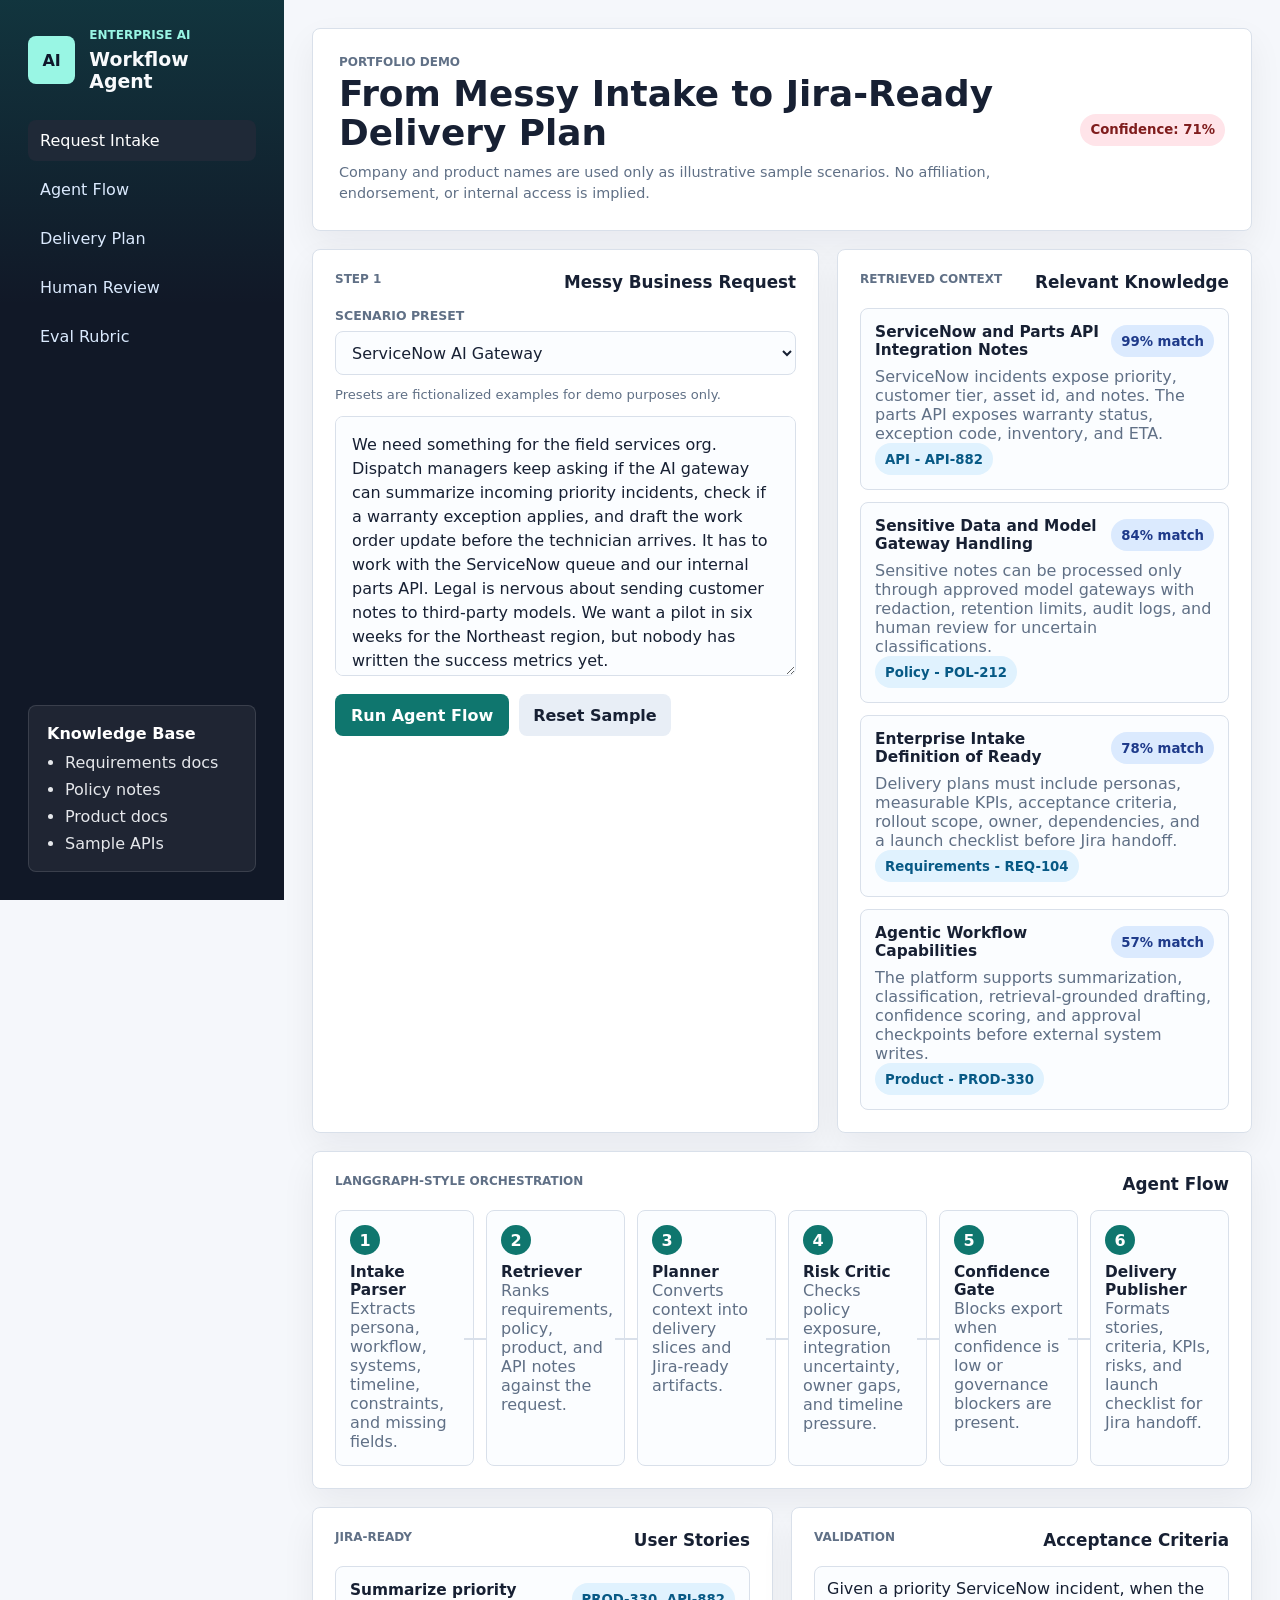
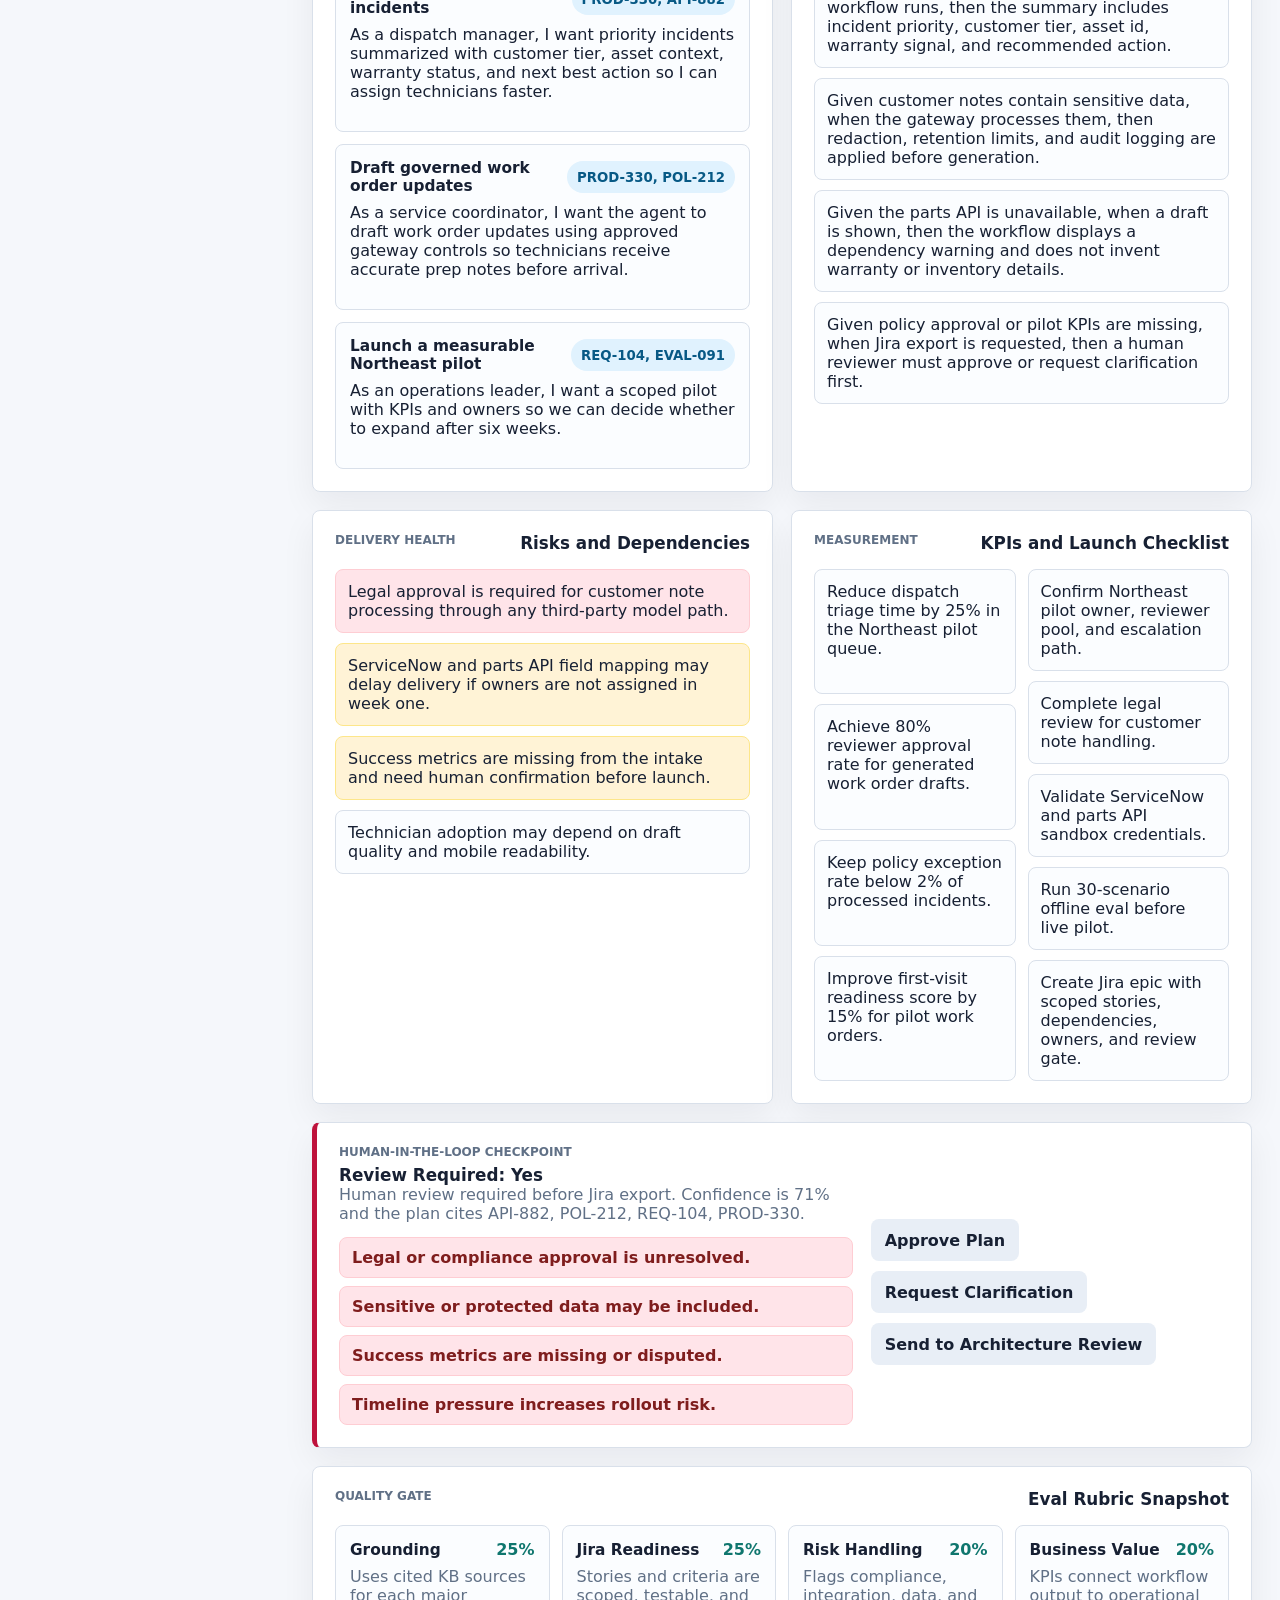
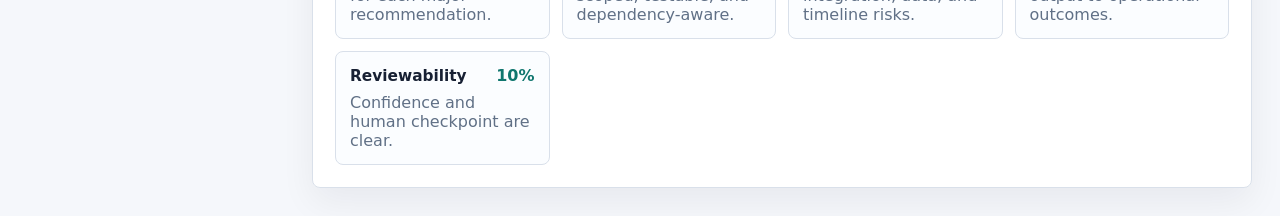
==== 01_enterprise_ai_workflow_agent/index.html @ 655888a3 "Add runnable enterprise workflow app" ====
<!doctype html>
<html lang="en">
  <head>
    <meta charset="utf-8" />
    <meta name="viewport" content="width=device-width, initial-scale=1" />
    <title>Enterprise AI Workflow Agent</title>
    <link rel="stylesheet" href="styles.css" />
  </head>
  <body>
    <div class="app-shell">
      <aside class="sidebar" aria-label="Workspace navigation">
        <div class="brand">
          <div class="brand-mark" aria-hidden="true">AI</div>
          <div>
            <p class="eyebrow">Enterprise AI</p>
            <h1>Workflow Agent</h1>
          </div>
        </div>

        <nav class="nav-list" aria-label="Demo sections">
          <a href="#intake" class="nav-link active">Request Intake</a>
          <a href="#flow" class="nav-link">Agent Flow</a>
          <a href="#delivery" class="nav-link">Delivery Plan</a>
          <a href="#review" class="nav-link">Human Review</a>
          <a href="#eval" class="nav-link">Eval Rubric</a>
        </nav>

        <div class="sidebar-panel">
          <p class="panel-label">Knowledge Base</p>
          <ul>
            <li>Requirements docs</li>
            <li>Policy notes</li>
            <li>Product docs</li>
            <li>Sample APIs</li>
          </ul>
        </div>
      </aside>

      <main class="workspace">
        <section class="topbar" aria-label="Demo status">
          <div>
            <p class="eyebrow">Portfolio demo</p>
            <h2>From Messy Intake to Jira-Ready Delivery Plan</h2>
            <p class="demo-note">
              Company and product names are used only as illustrative sample scenarios. No affiliation, endorsement, or internal access is implied.
            </p>
          </div>
          <div class="confidence-chip" id="confidence-chip">Confidence: 82%</div>
        </section>

        <section id="intake" class="section-grid intake-grid">
          <article class="work-panel input-panel">
            <div class="section-heading">
              <p class="eyebrow">Step 1</p>
              <h3>Messy Business Request</h3>
            </div>
            <label class="field-label" for="scenario-select">Scenario preset</label>
            <select id="scenario-select" aria-label="Scenario preset">
              <option value="field">ServiceNow AI Gateway</option>
              <option value="disney">Disney AI Assistant</option>
              <option value="databricks">Databricks Agentic AI</option>
              <option value="openai">OpenAI AI Success</option>
              <option value="amazon">Amazon AI Studios</option>
            </select>
            <p class="demo-note compact">
              Presets are fictionalized examples for demo purposes only.
            </p>
            <textarea id="request-input" aria-label="Business request"></textarea>
            <div class="button-row">
              <button id="run-agent" class="primary-button">Run Agent Flow</button>
              <button id="load-sample" class="secondary-button">Reset Sample</button>
            </div>
          </article>

          <article class="work-panel">
            <div class="section-heading">
              <p class="eyebrow">Retrieved context</p>
              <h3>Relevant Knowledge</h3>
            </div>
            <div id="retrieval-results" class="retrieval-list"></div>
          </article>
        </section>

        <section id="flow" class="work-panel">
          <div class="section-heading">
            <p class="eyebrow">LangGraph-style orchestration</p>
            <h3>Agent Flow</h3>
          </div>
          <div id="flow-steps" class="flow-steps"></div>
        </section>

        <section id="delivery" class="section-grid delivery-grid">
          <article class="work-panel output-panel">
            <div class="section-heading">
              <p class="eyebrow">Jira-ready</p>
              <h3>User Stories</h3>
            </div>
            <div id="stories" class="story-list"></div>
          </article>

          <article class="work-panel output-panel">
            <div class="section-heading">
              <p class="eyebrow">Validation</p>
              <h3>Acceptance Criteria</h3>
            </div>
            <ul id="criteria" class="check-list"></ul>
          </article>

          <article class="work-panel output-panel">
            <div class="section-heading">
              <p class="eyebrow">Delivery health</p>
              <h3>Risks and Dependencies</h3>
            </div>
            <ul id="risks" class="risk-list"></ul>
          </article>

          <article class="work-panel output-panel">
            <div class="section-heading">
              <p class="eyebrow">Measurement</p>
              <h3>KPIs and Launch Checklist</h3>
            </div>
            <div class="split-list">
              <ul id="kpis" class="metric-list"></ul>
              <ul id="launch" class="check-list"></ul>
            </div>
          </article>
        </section>

        <section id="review" class="work-panel review-panel">
          <div>
            <p class="eyebrow">Human-in-the-loop checkpoint</p>
            <h3 id="review-title">Review Required: No</h3>
            <p id="review-summary" class="muted"></p>
            <ul id="review-reasons" class="review-reasons"></ul>
          </div>
          <div class="review-actions" aria-label="Reviewer actions">
            <button class="secondary-button">Approve Plan</button>
            <button class="secondary-button">Request Clarification</button>
            <button class="secondary-button">Send to Architecture Review</button>
          </div>
        </section>

        <section id="eval" class="work-panel">
          <div class="section-heading">
            <p class="eyebrow">Quality gate</p>
            <h3>Eval Rubric Snapshot</h3>
          </div>
          <div id="rubric" class="rubric-grid"></div>
        </section>
      </main>
    </div>
    <script src="app.js"></script>
  </body>
</html>
---- 01_enterprise_ai_workflow_agent/styles.css ----
:root {
  color-scheme: light;
  --ink: #172033;
  --muted: #607086;
  --line: #d9e0ea;
  --panel: #ffffff;
  --surface: #f5f7fb;
  --sidebar: #111827;
  --sidebar-soft: #1f2937;
  --accent: #0f766e;
  --accent-strong: #0b5e59;
  --amber: #b45309;
  --rose: #be123c;
  --blue: #2563eb;
  --green-soft: #def7ec;
  --amber-soft: #fff3d6;
  --rose-soft: #ffe4e9;
  font-family:
    Inter, ui-sans-serif, system-ui, -apple-system, BlinkMacSystemFont, "Segoe UI",
    sans-serif;
}

* {
  box-sizing: border-box;
}

html {
  scroll-behavior: smooth;
}

body {
  margin: 0;
  min-height: 100vh;
  color: var(--ink);
  background: var(--surface);
}

button,
textarea,
select {
  font: inherit;
}

button {
  min-height: 42px;
  border: 0;
  border-radius: 8px;
  cursor: pointer;
  font-weight: 750;
}

.app-shell {
  display: grid;
  grid-template-columns: 284px minmax(0, 1fr);
  min-height: 100vh;
}

.sidebar {
  position: sticky;
  top: 0;
  height: 100vh;
  display: flex;
  flex-direction: column;
  gap: 28px;
  padding: 28px;
  color: #f8fafc;
  background:
    linear-gradient(180deg, rgba(20, 184, 166, 0.18), rgba(20, 184, 166, 0) 34%),
    var(--sidebar);
}

.brand {
  display: flex;
  gap: 14px;
  align-items: center;
}

.brand-mark {
  display: grid;
  width: 48px;
  height: 48px;
  place-items: center;
  border-radius: 8px;
  color: #0f172a;
  background: #99f6e4;
  font-weight: 900;
}

.eyebrow {
  margin: 0 0 6px;
  color: var(--muted);
  font-size: 0.75rem;
  font-weight: 850;
  letter-spacing: 0;
  text-transform: uppercase;
}

.sidebar .eyebrow {
  color: #99f6e4;
}

h1,
h2,
h3,
p {
  margin-top: 0;
}

h1 {
  margin-bottom: 0;
  font-size: 1.18rem;
}

h2 {
  margin-bottom: 0;
  font-size: clamp(1.55rem, 2.8vw, 2.6rem);
  line-height: 1.08;
}

h3 {
  margin-bottom: 0;
  font-size: 1.05rem;
}

.nav-list {
  display: grid;
  gap: 8px;
}

.nav-link {
  display: block;
  padding: 11px 12px;
  border-radius: 8px;
  color: #dbeafe;
  text-decoration: none;
}

.nav-link.active,
.nav-link:hover {
  color: #ffffff;
  background: var(--sidebar-soft);
}

.sidebar-panel {
  margin-top: auto;
  padding: 18px;
  border: 1px solid rgba(255, 255, 255, 0.12);
  border-radius: 8px;
  background: rgba(255, 255, 255, 0.06);
}

.sidebar-panel ul {
  display: grid;
  gap: 8px;
  margin: 0;
  padding-left: 18px;
  color: #e5e7eb;
}

.panel-label {
  margin-bottom: 10px;
  color: #ffffff;
  font-weight: 850;
}

.workspace {
  display: grid;
  gap: 18px;
  width: min(1320px, 100%);
  margin: 0 auto;
  padding: 28px;
}

.topbar,
.work-panel {
  border: 1px solid var(--line);
  border-radius: 8px;
  background: var(--panel);
  box-shadow: 0 14px 35px rgba(15, 23, 42, 0.06);
}

.topbar {
  display: flex;
  align-items: center;
  justify-content: space-between;
  gap: 18px;
  padding: 26px;
}

.confidence-chip,
.tag,
.score-pill {
  display: inline-flex;
  align-items: center;
  min-height: 32px;
  padding: 6px 10px;
  border-radius: 999px;
  font-size: 0.83rem;
  font-weight: 800;
  white-space: nowrap;
}

.confidence-chip {
  color: #064e3b;
  background: var(--green-soft);
}

.confidence-chip.low {
  color: #7f1d1d;
  background: var(--rose-soft);
}

.section-grid {
  display: grid;
  gap: 18px;
}

.intake-grid {
  grid-template-columns: minmax(0, 1.1fr) minmax(320px, 0.9fr);
}

.delivery-grid {
  grid-template-columns: repeat(2, minmax(0, 1fr));
}

.work-panel {
  padding: 22px;
}

.section-heading {
  display: flex;
  justify-content: space-between;
  gap: 16px;
  margin-bottom: 16px;
}

textarea {
  width: 100%;
  min-height: 260px;
  resize: vertical;
  padding: 16px;
  border: 1px solid var(--line);
  border-radius: 8px;
  color: var(--ink);
  background: #fbfdff;
  line-height: 1.5;
}

.field-label {
  display: block;
  margin-bottom: 8px;
  color: var(--muted);
  font-size: 0.78rem;
  font-weight: 850;
  text-transform: uppercase;
}

select {
  width: 100%;
  min-height: 44px;
  margin-bottom: 12px;
  padding: 0 12px;
  border: 1px solid var(--line);
  border-radius: 8px;
  color: var(--ink);
  background: #fbfdff;
}

.button-row,
.review-actions {
  display: flex;
  flex-wrap: wrap;
  gap: 10px;
  margin-top: 14px;
}

.primary-button {
  padding: 0 16px;
  color: #ffffff;
  background: var(--accent);
}

.primary-button:hover {
  background: var(--accent-strong);
}

.secondary-button {
  padding: 0 14px;
  color: var(--ink);
  background: #e8eef6;
}

.retrieval-list,
.story-list,
.flow-steps,
.rubric-grid {
  display: grid;
  gap: 12px;
}

.source-card,
.story-card,
.flow-card,
.rubric-card {
  border: 1px solid var(--line);
  border-radius: 8px;
  padding: 14px;
  background: #fbfdff;
}

.source-card header,
.story-card header,
.flow-card header,
.rubric-card header {
  display: flex;
  align-items: center;
  justify-content: space-between;
  gap: 12px;
  margin-bottom: 8px;
}

.source-card h4,
.story-card h4,
.flow-card h4,
.rubric-card h4 {
  margin: 0;
  font-size: 0.96rem;
}

.tag {
  color: #075985;
  background: #e0f2fe;
}

.score-pill {
  color: #1e3a8a;
  background: #dbeafe;
}

.check-list,
.risk-list,
.metric-list {
  display: grid;
  gap: 10px;
  margin: 0;
  padding: 0;
  list-style: none;
}

.check-list li,
.risk-list li,
.metric-list li {
  padding: 12px;
  border: 1px solid var(--line);
  border-radius: 8px;
  background: #fbfdff;
}

.risk-list li.high {
  border-color: #fecdd3;
  background: var(--rose-soft);
}

.risk-list li.medium {
  border-color: #fde68a;
  background: var(--amber-soft);
}

.split-list {
  display: grid;
  grid-template-columns: repeat(2, minmax(0, 1fr));
  gap: 12px;
}

.flow-steps {
  grid-template-columns: repeat(6, minmax(132px, 1fr));
}

.flow-card {
  position: relative;
  min-height: 138px;
}

.flow-card::after {
  content: "";
  position: absolute;
  top: 50%;
  right: -15px;
  width: 24px;
  height: 2px;
  background: var(--line);
}

.flow-card:last-child::after {
  display: none;
}

.flow-index {
  display: grid;
  width: 30px;
  height: 30px;
  place-items: center;
  border-radius: 50%;
  color: #ffffff;
  background: var(--accent);
  font-weight: 900;
}

.review-panel {
  display: flex;
  align-items: center;
  justify-content: space-between;
  gap: 18px;
  border-left: 5px solid var(--accent);
}

.review-panel.flagged {
  border-left-color: var(--rose);
}

.muted {
  margin-bottom: 0;
  color: var(--muted);
}

.demo-note {
  max-width: 780px;
  margin: 10px 0 0;
  color: var(--muted);
  font-size: 0.9rem;
  line-height: 1.45;
}

.demo-note.compact {
  margin: -2px 0 12px;
  font-size: 0.82rem;
}

.review-reasons {
  display: grid;
  gap: 8px;
  margin: 14px 0 0;
  padding: 0;
  list-style: none;
}

.review-reasons li {
  padding: 10px 12px;
  border: 1px solid #fecdd3;
  border-radius: 8px;
  color: #7f1d1d;
  background: var(--rose-soft);
  font-weight: 750;
}

.rubric-grid {
  grid-template-columns: repeat(4, minmax(0, 1fr));
}

.rubric-card strong {
  color: var(--accent);
}

@media (max-width: 1080px) {
  .app-shell {
    grid-template-columns: 1fr;
  }

  .sidebar {
    position: relative;
    height: auto;
  }

  .flow-steps,
  .rubric-grid,
  .delivery-grid,
  .intake-grid {
    grid-template-columns: 1fr;
  }

  .flow-card::after {
    display: none;
  }
}

@media (max-width: 680px) {
  .workspace,
  .sidebar {
    padding: 18px;
  }

  .topbar,
  .review-panel,
  .section-heading {
    align-items: flex-start;
    flex-direction: column;
  }

  .split-list {
    grid-template-columns: 1fr;
  }

  .confidence-chip {
    white-space: normal;
  }
}
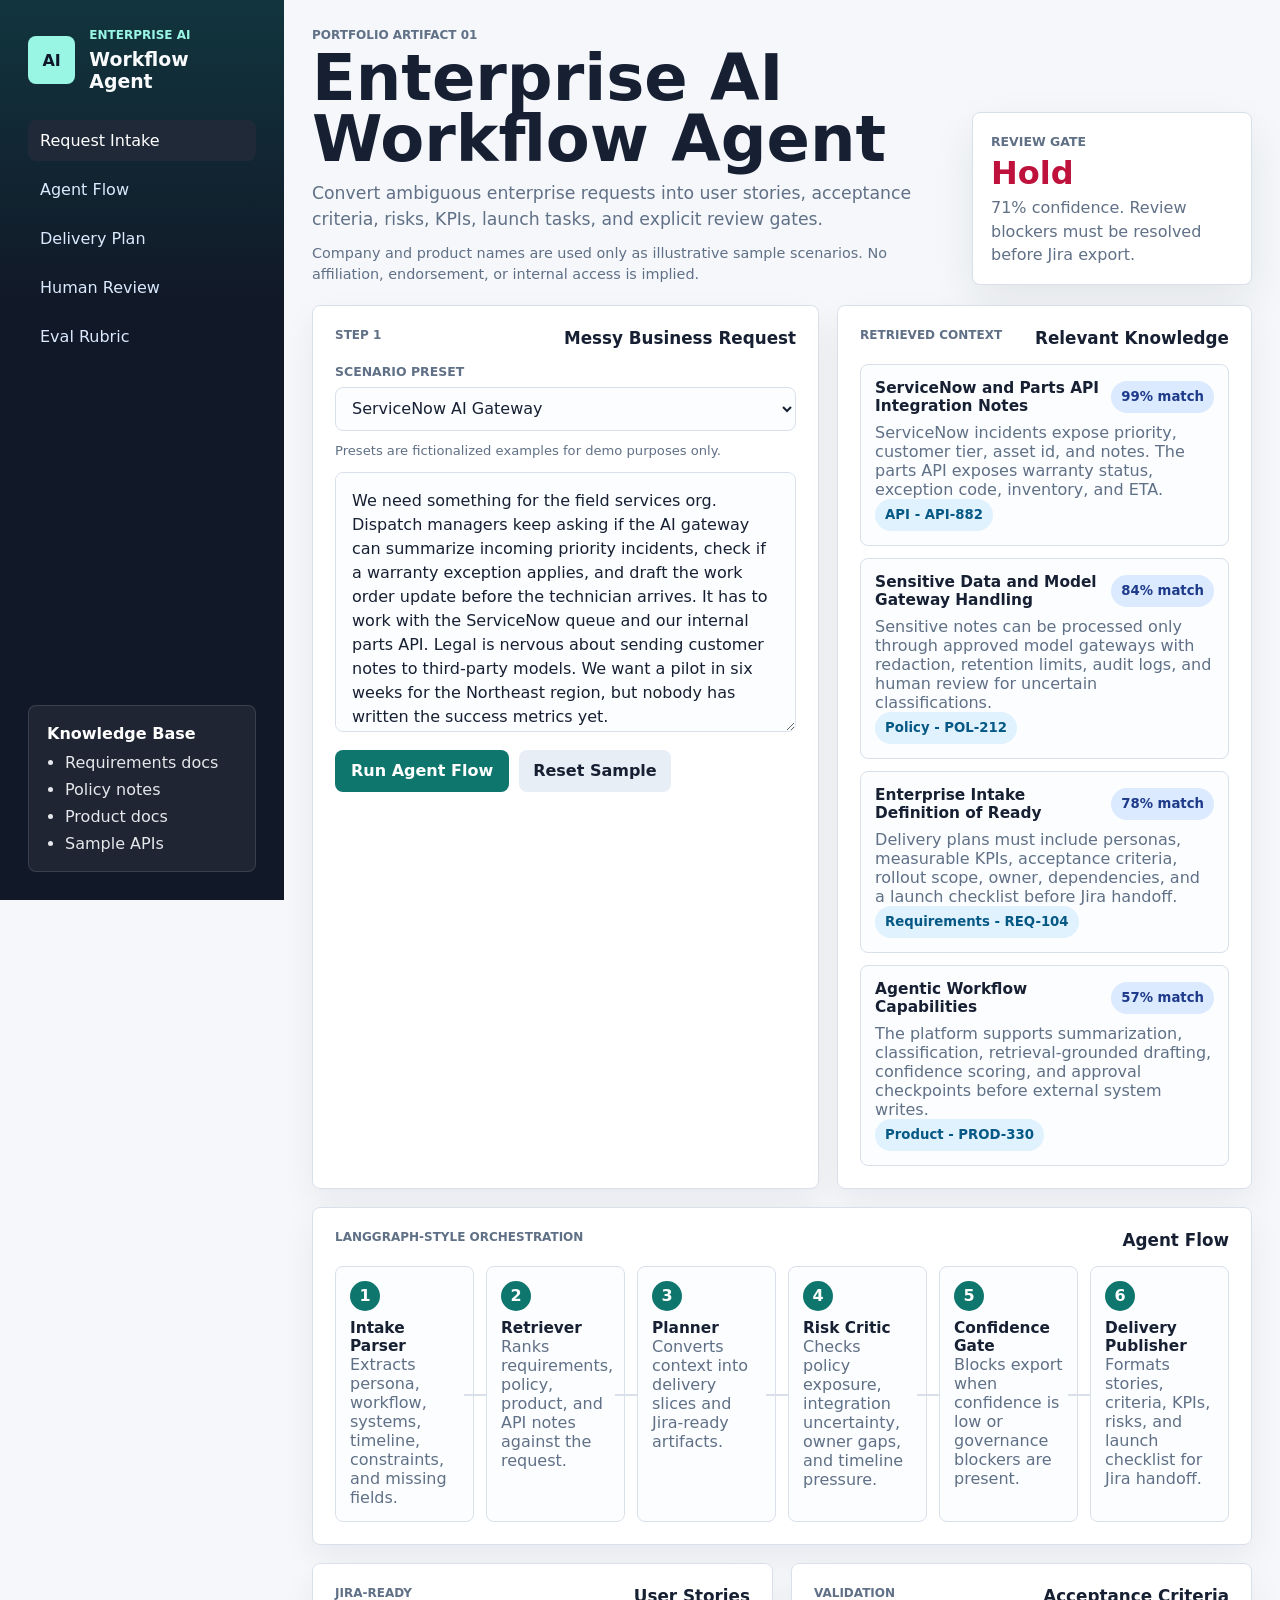
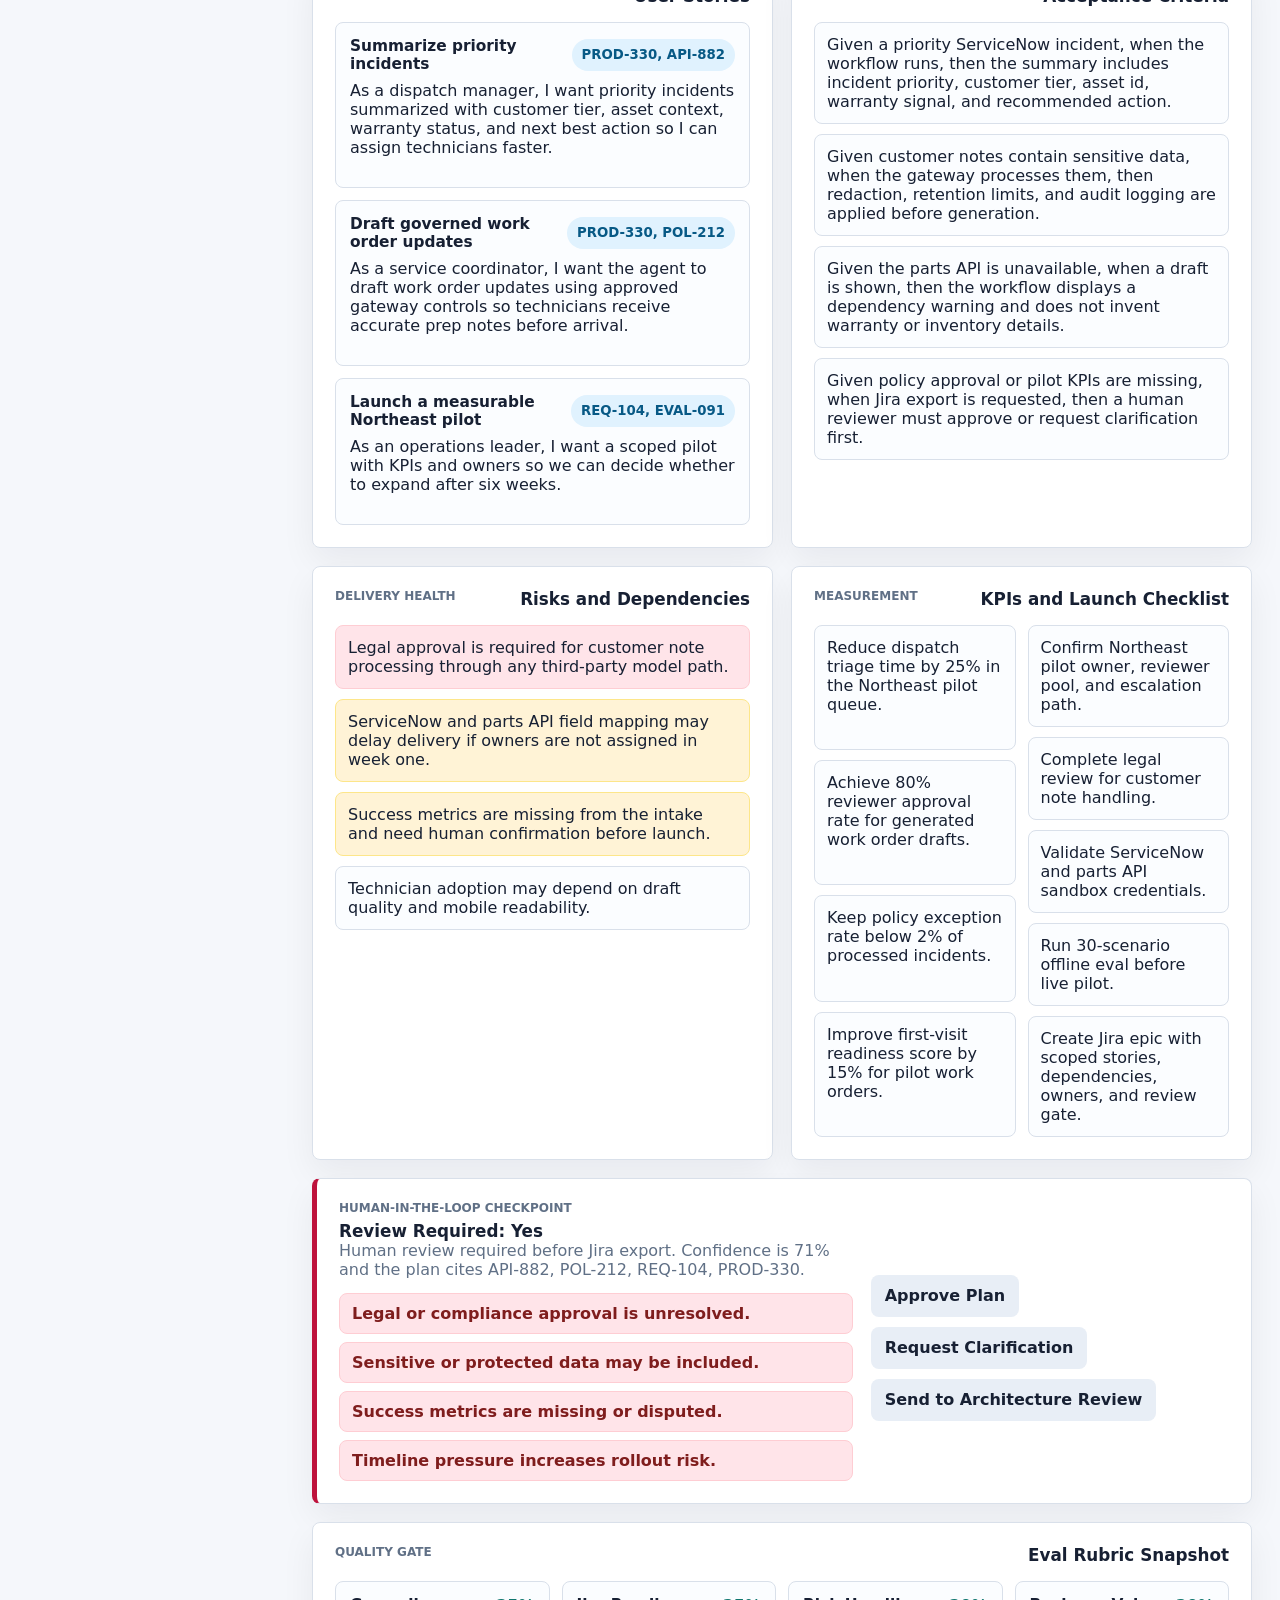
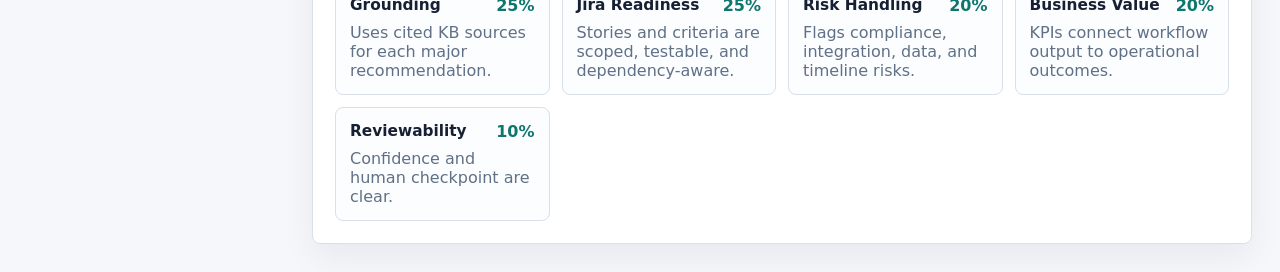
==== commit 6b088ffc: "Align workflow app hero with portfolio style" ====
--- a/01_enterprise_ai_workflow_agent/index.html
+++ b/01_enterprise_ai_workflow_agent/index.html
@@ -37,15 +37,22 @@
       </aside>
 
       <main class="workspace">
-        <section class="topbar" aria-label="Demo status">
+        <section class="topbar hero" aria-label="Demo status">
           <div>
-            <p class="eyebrow">Portfolio demo</p>
-            <h2>From Messy Intake to Jira-Ready Delivery Plan</h2>
+            <p class="eyebrow">Portfolio Artifact 01</p>
+            <h2 class="hero-title">Enterprise AI Workflow Agent</h2>
+            <p class="hero-copy">
+              Convert ambiguous enterprise requests into user stories, acceptance criteria, risks, KPIs, launch tasks, and explicit review gates.
+            </p>
             <p class="demo-note">
               Company and product names are used only as illustrative sample scenarios. No affiliation, endorsement, or internal access is implied.
             </p>
           </div>
-          <div class="confidence-chip" id="confidence-chip">Confidence: 82%</div>
+          <div class="status-card" id="reviewGateCard">
+            <span>Review gate</span>
+            <strong id="reviewGateStatus">Review</strong>
+            <p id="reviewGateReason">Run a scenario to evaluate Jira export readiness.</p>
+          </div>
         </section>
 
         <section id="intake" class="section-grid intake-grid">
--- a/01_enterprise_ai_workflow_agent/styles.css
+++ b/01_enterprise_ai_workflow_agent/styles.css
@@ -5,6 +5,7 @@
   --line: #d9e0ea;
   --panel: #ffffff;
   --surface: #f5f7fb;
+  --soft: #eef3ee;
   --sidebar: #111827;
   --sidebar-soft: #1f2937;
   --accent: #0f766e;
@@ -171,7 +172,6 @@
   padding: 28px;
 }
 
-.topbar,
 .work-panel {
   border: 1px solid var(--line);
   border-radius: 8px;
@@ -180,11 +180,59 @@
 }
 
 .topbar {
-  display: flex;
-  align-items: center;
-  justify-content: space-between;
+  display: grid;
+  grid-template-columns: minmax(0, 1fr) 280px;
+  align-items: end;
   gap: 18px;
-  padding: 26px;
+  margin-bottom: 2px;
+}
+
+.hero-title {
+  margin-bottom: 10px;
+  font-size: clamp(2rem, 5vw, 4.25rem);
+  line-height: 0.95;
+}
+
+.hero-copy {
+  max-width: 780px;
+  margin-bottom: 0;
+  color: var(--muted);
+  font-size: 1.08rem;
+  line-height: 1.55;
+}
+
+.status-card {
+  min-height: 154px;
+  padding: 18px;
+  border: 1px solid var(--line);
+  border-radius: 8px;
+  background: var(--panel);
+  box-shadow: 0 18px 45px rgba(25, 38, 31, 0.08);
+}
+
+.status-card span {
+  color: var(--muted);
+  font-size: 0.78rem;
+  font-weight: 800;
+  text-transform: uppercase;
+}
+
+.status-card strong {
+  display: block;
+  margin: 7px 0;
+  color: var(--rose);
+  font-size: 2rem;
+  line-height: 1;
+}
+
+.status-card.ready strong {
+  color: var(--accent);
+}
+
+.status-card p {
+  margin-bottom: 0;
+  color: var(--muted);
+  line-height: 1.45;
 }
 
 .confidence-chip,
@@ -474,7 +522,8 @@
   .flow-steps,
   .rubric-grid,
   .delivery-grid,
-  .intake-grid {
+  .intake-grid,
+  .topbar {
     grid-template-columns: 1fr;
   }
 
@@ -489,7 +538,6 @@
     padding: 18px;
   }
 
-  .topbar,
   .review-panel,
   .section-heading {
     align-items: flex-start;
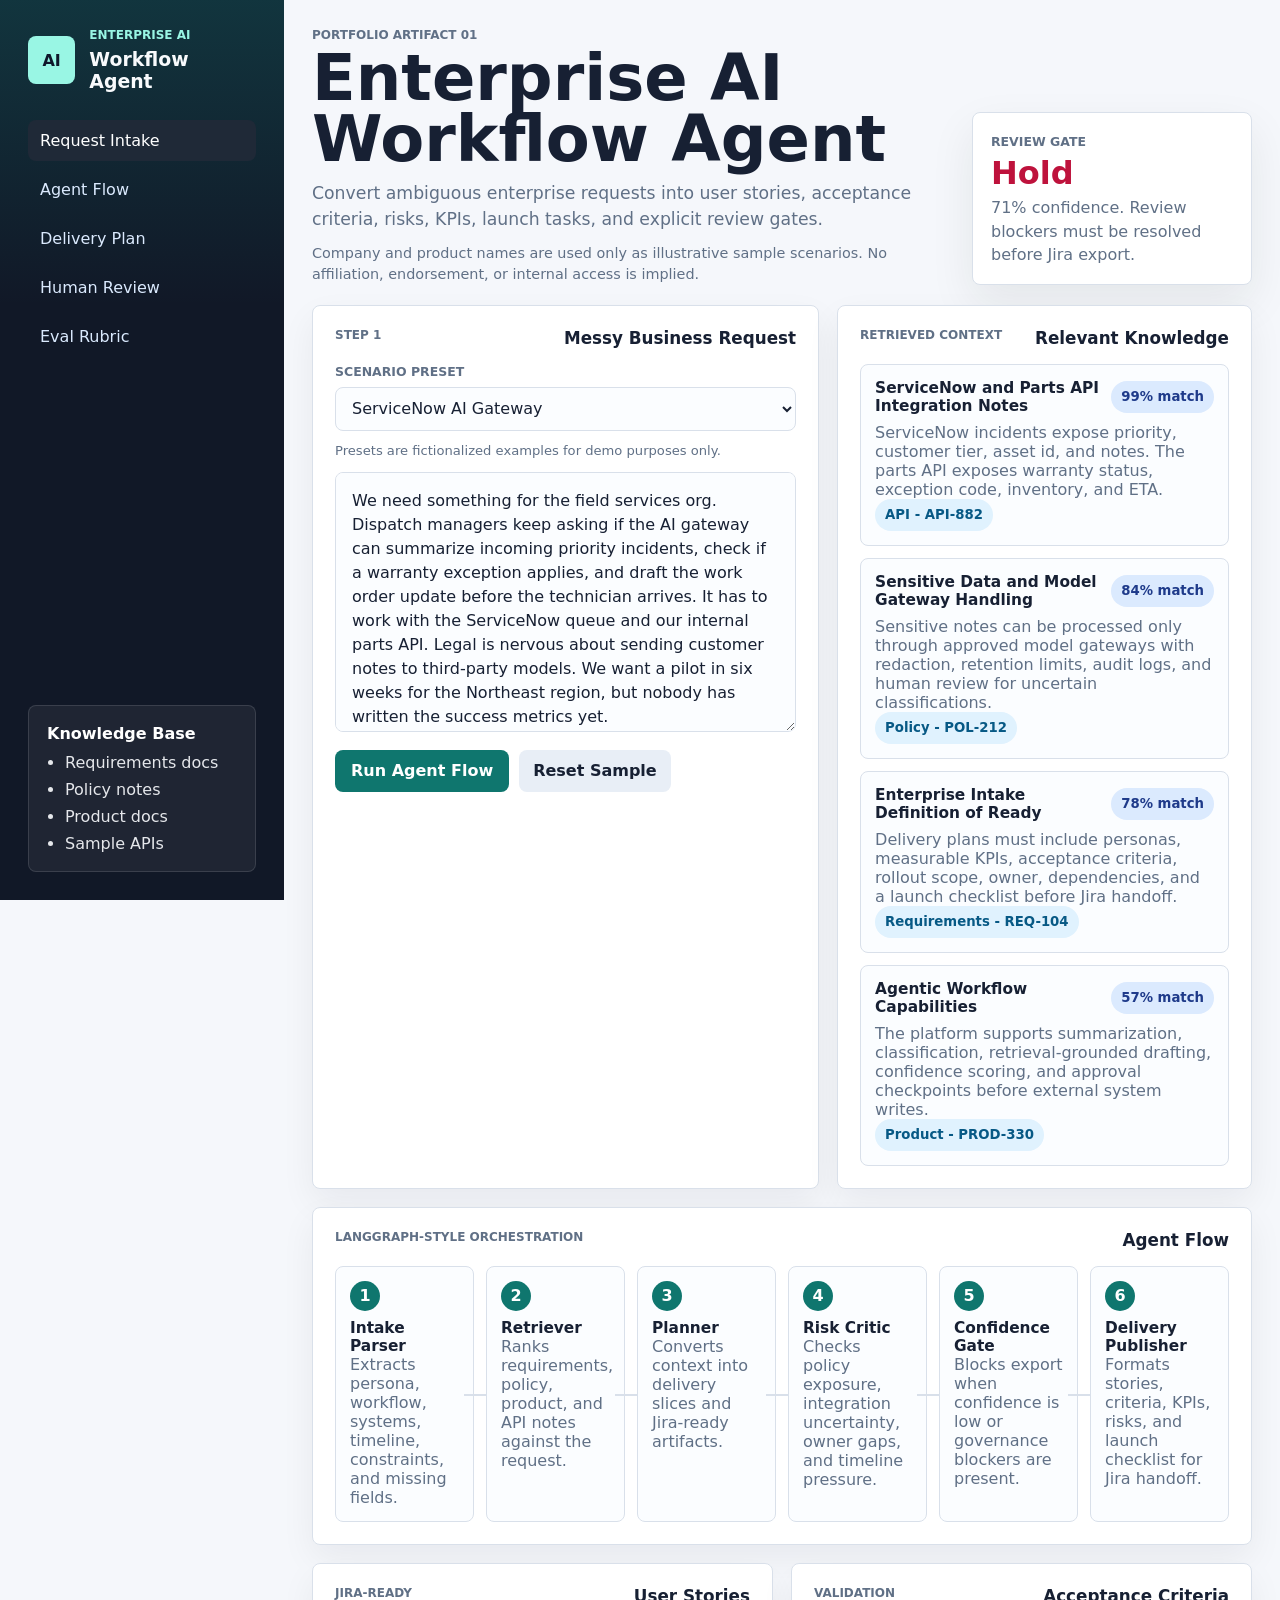
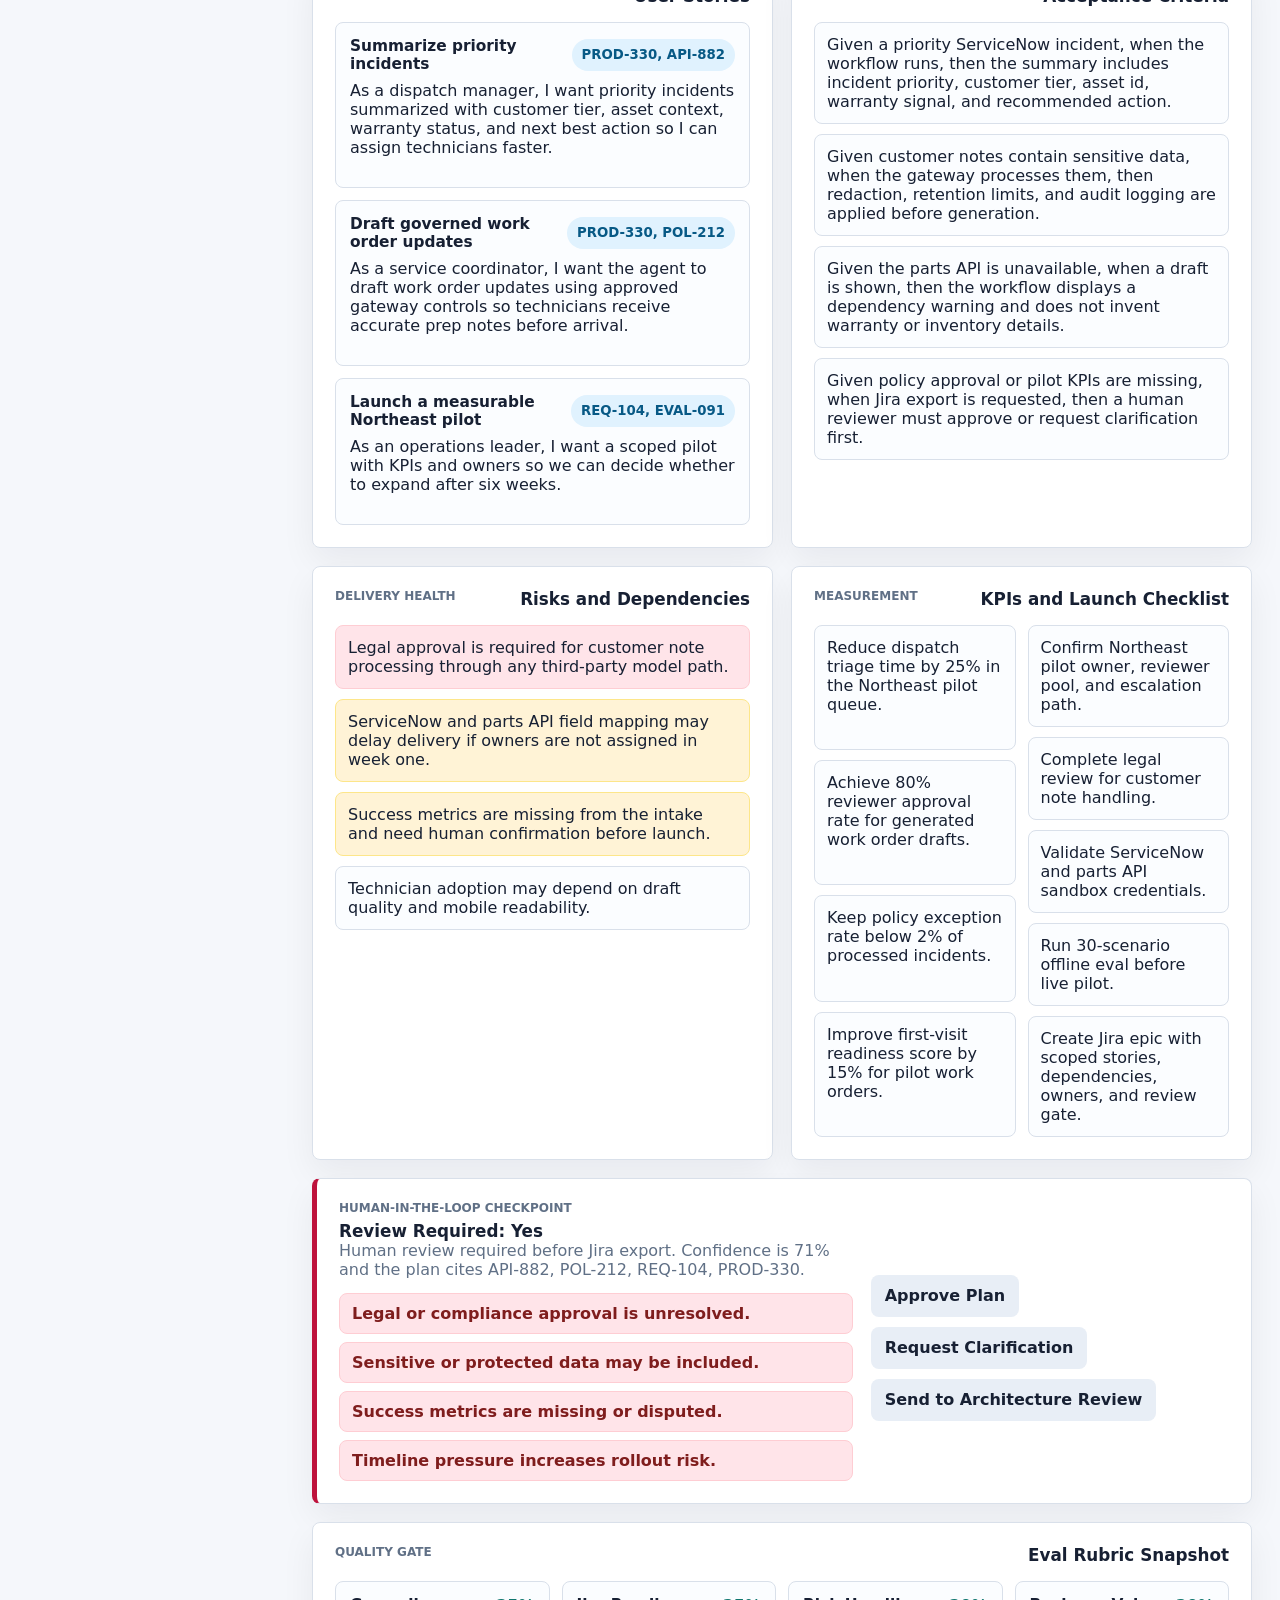
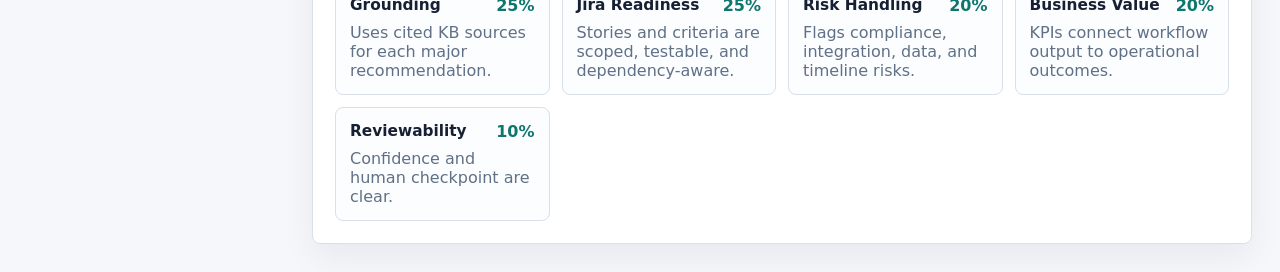
==== commit 997d5b20: "Add workflow app desktop and mobile screenshots" ====
--- a/01_enterprise_ai_workflow_agent/index.html
+++ b/01_enterprise_ai_workflow_agent/index.html
@@ -4,6 +4,7 @@
     <meta charset="utf-8" />
     <meta name="viewport" content="width=device-width, initial-scale=1" />
     <title>Enterprise AI Workflow Agent</title>
+    <link rel="icon" href="data:," />
     <link rel="stylesheet" href="styles.css" />
   </head>
   <body>
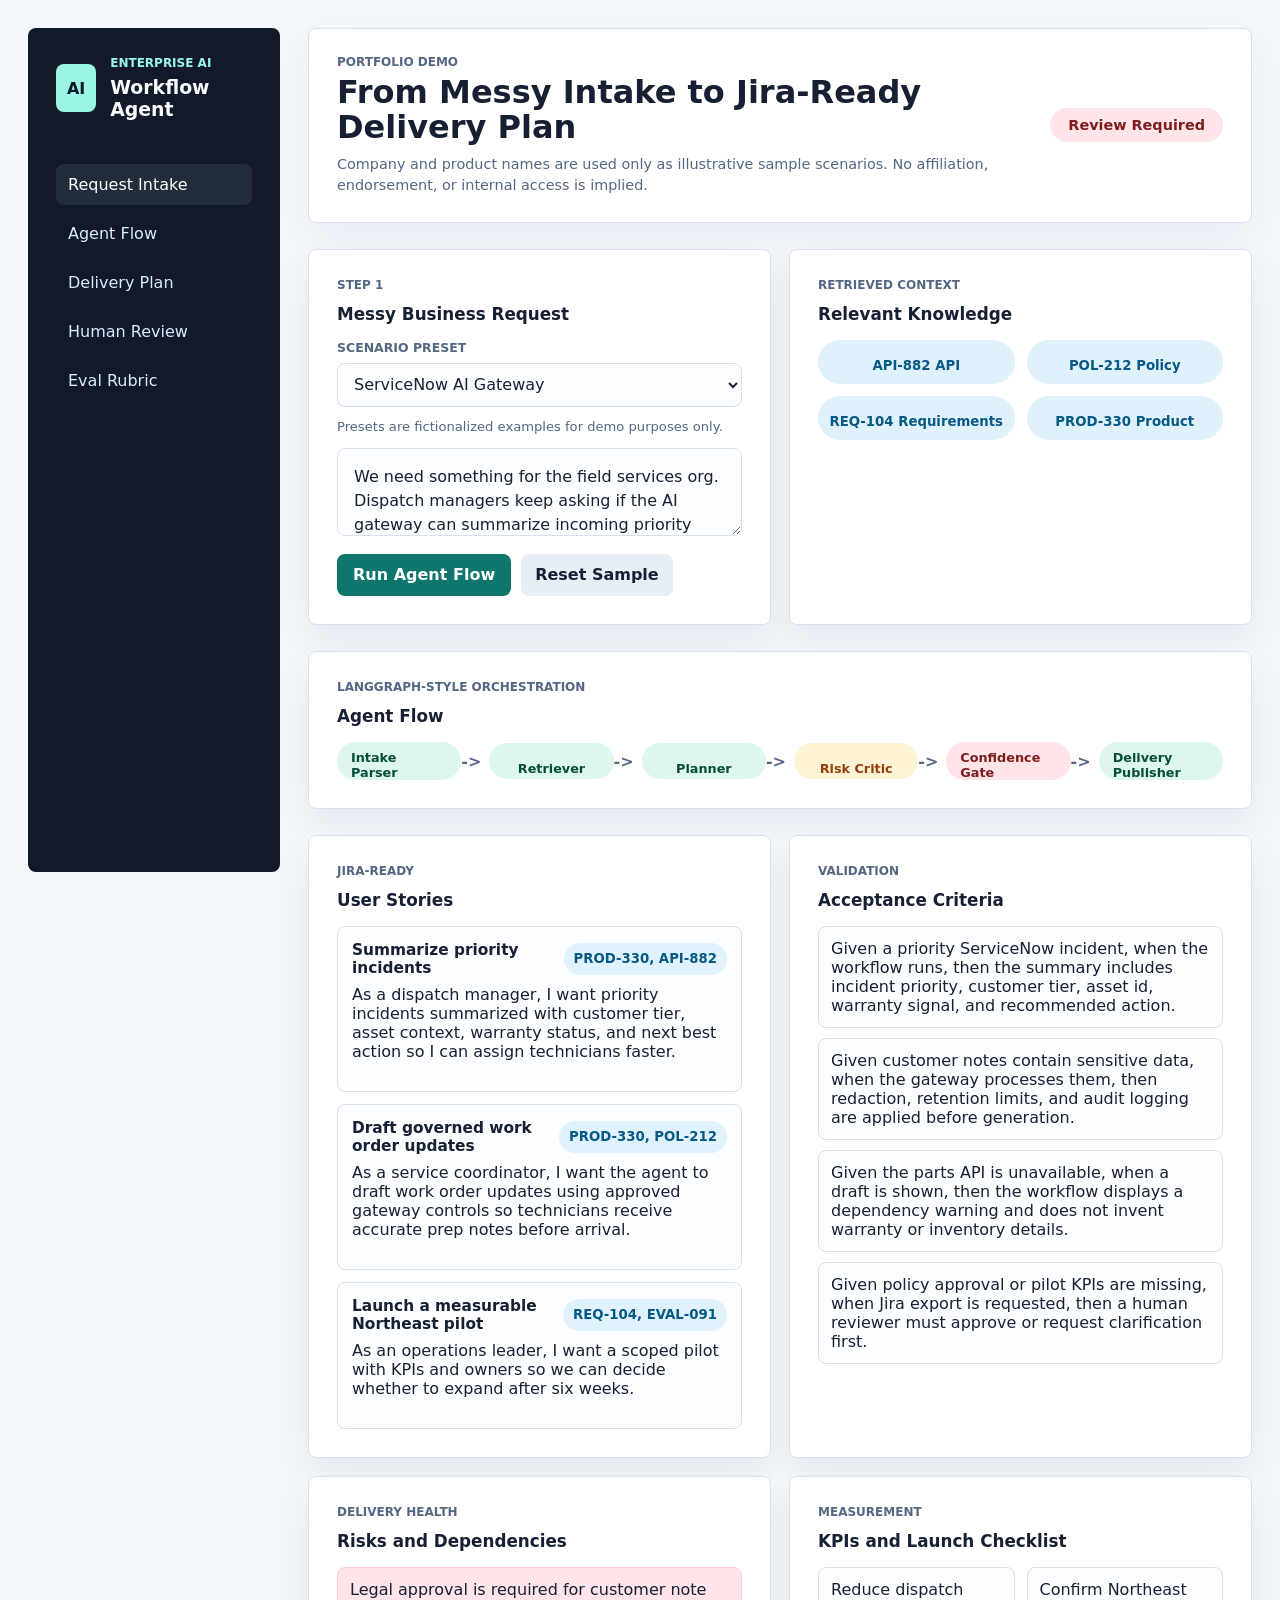
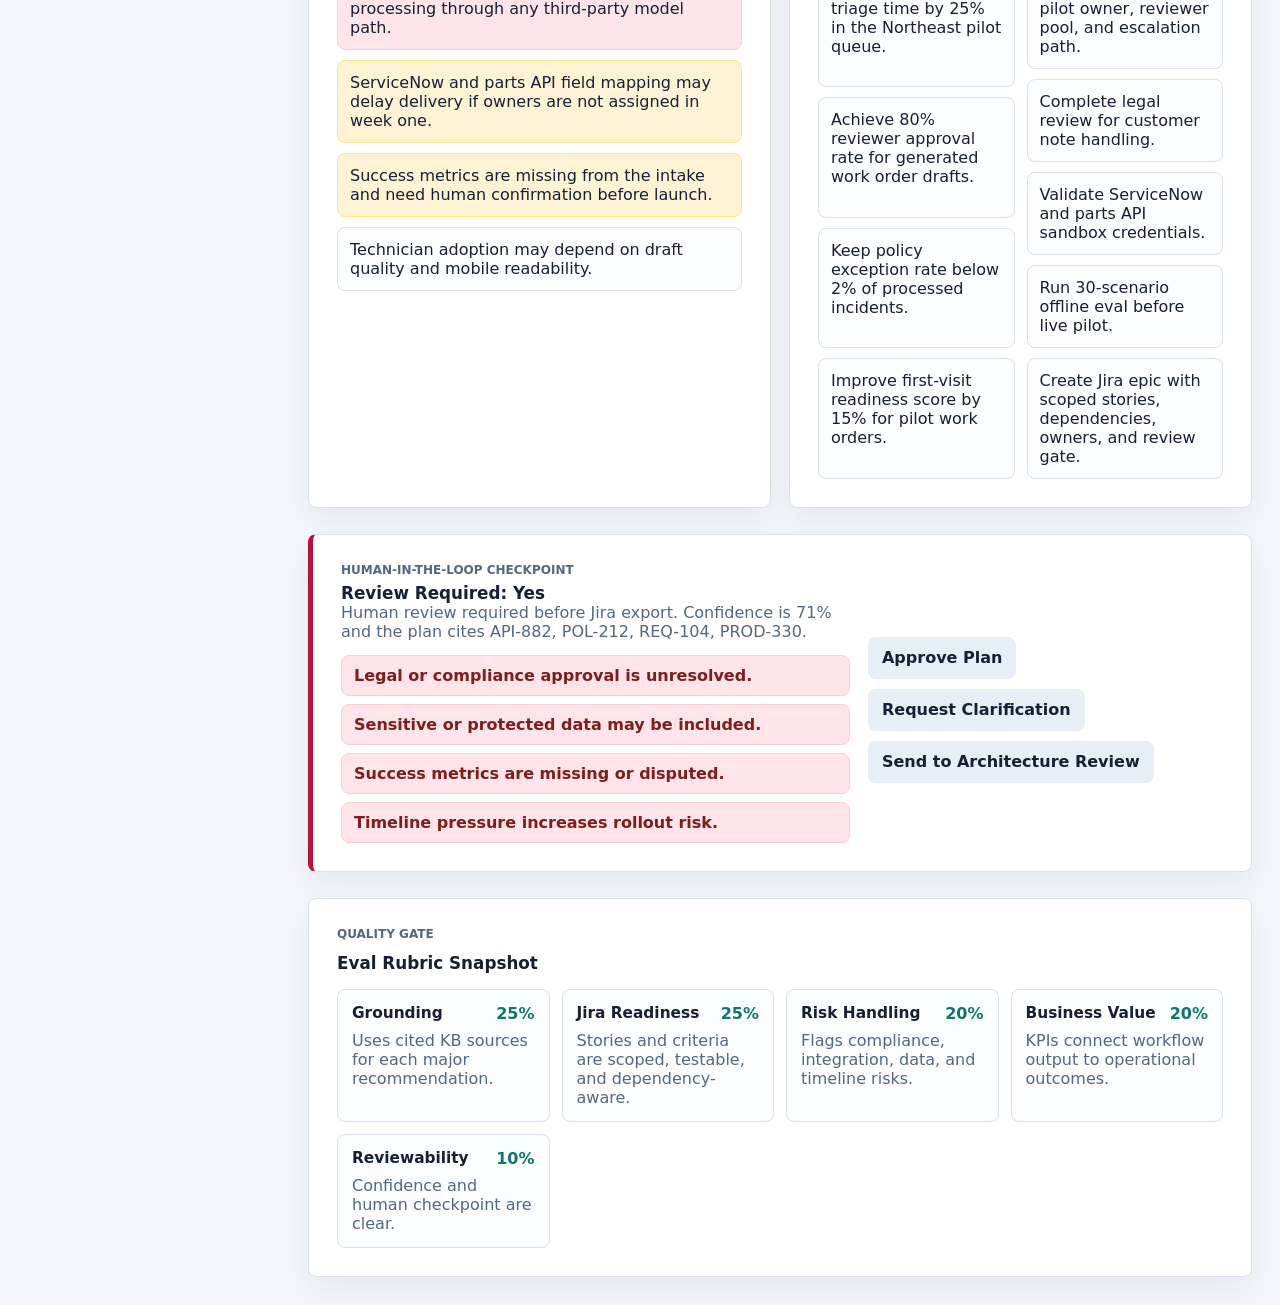
==== commit 7b294c1a: "Restyle enterprise workflow app" ====
--- a/01_enterprise_ai_workflow_agent/index.html
+++ b/01_enterprise_ai_workflow_agent/index.html
@@ -25,33 +25,20 @@
           <a href="#review" class="nav-link">Human Review</a>
           <a href="#eval" class="nav-link">Eval Rubric</a>
         </nav>
-
-        <div class="sidebar-panel">
-          <p class="panel-label">Knowledge Base</p>
-          <ul>
-            <li>Requirements docs</li>
-            <li>Policy notes</li>
-            <li>Product docs</li>
-            <li>Sample APIs</li>
-          </ul>
-        </div>
       </aside>
 
       <main class="workspace">
         <section class="topbar hero" aria-label="Demo status">
           <div>
-            <p class="eyebrow">Portfolio Artifact 01</p>
-            <h2 class="hero-title">Enterprise AI Workflow Agent</h2>
-            <p class="hero-copy">
-              Convert ambiguous enterprise requests into user stories, acceptance criteria, risks, KPIs, launch tasks, and explicit review gates.
-            </p>
+            <p class="eyebrow">Portfolio demo</p>
+            <h2 class="hero-title">From Messy Intake to Jira-Ready Delivery Plan</h2>
             <p class="demo-note">
               Company and product names are used only as illustrative sample scenarios. No affiliation, endorsement, or internal access is implied.
             </p>
           </div>
           <div class="status-card" id="reviewGateCard">
-            <span>Review gate</span>
-            <strong id="reviewGateStatus">Review</strong>
+            <span class="visually-hidden">Review gate</span>
+            <strong id="reviewGateStatus">Review Required</strong>
             <p id="reviewGateReason">Run a scenario to evaluate Jira export readiness.</p>
           </div>
         </section>
--- a/01_enterprise_ai_workflow_agent/styles.css
+++ b/01_enterprise_ai_workflow_agent/styles.css
@@ -1,13 +1,13 @@
 :root {
   color-scheme: light;
   --ink: #172033;
-  --muted: #607086;
+  --muted: #536783;
   --line: #d9e0ea;
   --panel: #ffffff;
-  --surface: #f5f7fb;
+  --surface: #f3f6fb;
   --soft: #eef3ee;
-  --sidebar: #111827;
-  --sidebar-soft: #1f2937;
+  --sidebar: #121a29;
+  --sidebar-soft: #222c3a;
   --accent: #0f766e;
   --accent-strong: #0b5e59;
   --amber: #b45309;
@@ -52,22 +52,24 @@
 
 .app-shell {
   display: grid;
-  grid-template-columns: 284px minmax(0, 1fr);
+  grid-template-columns: 252px minmax(0, 1fr);
+  gap: 28px;
   min-height: 100vh;
+  padding: 28px;
 }
 
 .sidebar {
   position: sticky;
-  top: 0;
-  height: 100vh;
+  top: 28px;
+  height: calc(100vh - 56px);
   display: flex;
   flex-direction: column;
-  gap: 28px;
+  gap: 44px;
   padding: 28px;
+  border-radius: 8px;
   color: #f8fafc;
-  background:
-    linear-gradient(180deg, rgba(20, 184, 166, 0.18), rgba(20, 184, 166, 0) 34%),
-    var(--sidebar);
+  overflow: hidden;
+  background: var(--sidebar);
 }
 
 .brand {
@@ -142,34 +144,12 @@
   background: var(--sidebar-soft);
 }
 
-.sidebar-panel {
-  margin-top: auto;
-  padding: 18px;
-  border: 1px solid rgba(255, 255, 255, 0.12);
-  border-radius: 8px;
-  background: rgba(255, 255, 255, 0.06);
-}
-
-.sidebar-panel ul {
-  display: grid;
-  gap: 8px;
-  margin: 0;
-  padding-left: 18px;
-  color: #e5e7eb;
-}
-
-.panel-label {
-  margin-bottom: 10px;
-  color: #ffffff;
-  font-weight: 850;
-}
-
 .workspace {
   display: grid;
-  gap: 18px;
-  width: min(1320px, 100%);
+  gap: 26px;
+  width: min(945px, 100%);
   margin: 0 auto;
-  padding: 28px;
+  padding: 0;
 }
 
 .work-panel {
@@ -181,16 +161,21 @@
 
 .topbar {
   display: grid;
-  grid-template-columns: minmax(0, 1fr) 280px;
-  align-items: end;
+  grid-template-columns: minmax(0, 1fr) auto;
+  align-items: center;
   gap: 18px;
-  margin-bottom: 2px;
+  min-height: 100px;
+  padding: 26px 28px;
+  border: 1px solid var(--line);
+  border-radius: 8px;
+  background: var(--panel);
+  box-shadow: 0 14px 35px rgba(15, 23, 42, 0.04);
 }
 
 .hero-title {
-  margin-bottom: 10px;
-  font-size: clamp(2rem, 5vw, 4.25rem);
-  line-height: 0.95;
+  margin-bottom: 0;
+  font-size: clamp(1.8rem, 3vw, 2rem);
+  line-height: 1.08;
 }
 
 .hero-copy {
@@ -202,12 +187,16 @@
 }
 
 .status-card {
-  min-height: 154px;
-  padding: 18px;
-  border: 1px solid var(--line);
-  border-radius: 8px;
-  background: var(--panel);
-  box-shadow: 0 18px 45px rgba(25, 38, 31, 0.08);
+  display: inline-flex;
+  align-items: center;
+  justify-content: center;
+  min-width: 150px;
+  min-height: 34px;
+  padding: 8px 18px;
+  border: 0;
+  border-radius: 999px;
+  background: var(--rose-soft);
+  box-shadow: none;
 }
 
 .status-card span {
@@ -219,20 +208,33 @@
 
 .status-card strong {
   display: block;
-  margin: 7px 0;
-  color: var(--rose);
-  font-size: 2rem;
+  margin: 0;
+  color: #7f1d1d;
+  font-size: 0.9rem;
   line-height: 1;
 }
 
+.status-card.ready {
+  background: var(--green-soft);
+}
+
 .status-card.ready strong {
-  color: var(--accent);
+  color: #064e3b;
 }
 
 .status-card p {
-  margin-bottom: 0;
-  color: var(--muted);
-  line-height: 1.45;
+  display: none;
+}
+
+.visually-hidden {
+  position: absolute;
+  width: 1px;
+  height: 1px;
+  padding: 0;
+  margin: -1px;
+  overflow: hidden;
+  clip: rect(0, 0, 0, 0);
+  border: 0;
 }
 
 .confidence-chip,
@@ -264,7 +266,7 @@
 }
 
 .intake-grid {
-  grid-template-columns: minmax(0, 1.1fr) minmax(320px, 0.9fr);
+  grid-template-columns: minmax(0, 1fr) minmax(0, 1fr);
 }
 
 .delivery-grid {
@@ -272,19 +274,18 @@
 }
 
 .work-panel {
-  padding: 22px;
+  padding: 28px;
 }
 
 .section-heading {
-  display: flex;
-  justify-content: space-between;
-  gap: 16px;
+  display: grid;
+  gap: 6px;
   margin-bottom: 16px;
 }
 
 textarea {
   width: 100%;
-  min-height: 260px;
+  min-height: 88px;
   resize: vertical;
   padding: 16px;
   border: 1px solid var(--line);
@@ -354,6 +355,41 @@
   border-radius: 8px;
   padding: 14px;
   background: #fbfdff;
+}
+
+.retrieval-list {
+  grid-template-columns: repeat(2, minmax(0, 1fr));
+  align-content: start;
+}
+
+.source-card {
+  display: grid;
+  min-height: 36px;
+  place-items: center;
+  padding: 0;
+  border: 0;
+  border-radius: 999px;
+  background: #dff1fb;
+}
+
+.source-card header {
+  display: block;
+  margin: 0;
+}
+
+.source-card h4 {
+  display: none;
+}
+
+.source-card p,
+.source-card .score-pill {
+  display: none;
+}
+
+.source-card .tag {
+  min-height: 36px;
+  color: #075985;
+  background: transparent;
 }
 
 .source-card header,
@@ -421,22 +457,30 @@
 }
 
 .flow-steps {
-  grid-template-columns: repeat(6, minmax(132px, 1fr));
+  grid-template-columns: repeat(6, minmax(90px, 1fr));
+  align-items: center;
+  gap: 28px;
 }
 
 .flow-card {
   position: relative;
-  min-height: 138px;
+  min-height: 36px;
+  display: grid;
+  place-items: center;
+  padding: 0 14px;
+  border: 0;
+  border-radius: 999px;
+  background: var(--green-soft);
 }
 
 .flow-card::after {
-  content: "";
+  content: "->";
   position: absolute;
   top: 50%;
-  right: -15px;
-  width: 24px;
-  height: 2px;
-  background: var(--line);
+  right: -20px;
+  color: var(--muted);
+  transform: translateY(-50%);
+  font-weight: 900;
 }
 
 .flow-card:last-child::after {
@@ -444,14 +488,32 @@
 }
 
 .flow-index {
-  display: grid;
-  width: 30px;
-  height: 30px;
-  place-items: center;
-  border-radius: 50%;
-  color: #ffffff;
-  background: var(--accent);
-  font-weight: 900;
+  display: none;
+}
+
+.flow-card h4 {
+  color: #064e3b;
+  font-size: 0.8rem;
+}
+
+.flow-card p {
+  display: none;
+}
+
+.flow-card:nth-child(4) {
+  background: var(--amber-soft);
+}
+
+.flow-card:nth-child(4) h4 {
+  color: #92400e;
+}
+
+.flow-card:nth-child(5) {
+  background: var(--rose-soft);
+}
+
+.flow-card:nth-child(5) h4 {
+  color: #7f1d1d;
 }
 
 .review-panel {
@@ -512,11 +574,14 @@
 @media (max-width: 1080px) {
   .app-shell {
     grid-template-columns: 1fr;
+    padding: 0;
   }
 
   .sidebar {
     position: relative;
+    top: auto;
     height: auto;
+    border-radius: 0;
   }
 
   .flow-steps,
@@ -538,17 +603,34 @@
     padding: 18px;
   }
 
-  .review-panel,
-  .section-heading {
+  .workspace {
+    gap: 16px;
+  }
+
+  .review-panel {
     align-items: flex-start;
     flex-direction: column;
   }
 
+  .section-heading,
+  .topbar {
+    align-items: flex-start;
+  }
+
   .split-list {
     grid-template-columns: 1fr;
   }
 
-  .confidence-chip {
-    white-space: normal;
-  }
-}
+  .retrieval-list,
+  .flow-steps {
+    grid-template-columns: 1fr;
+  }
+
+  .flow-card::after {
+    display: none;
+  }
+
+  .status-card {
+    align-self: flex-start;
+  }
+}
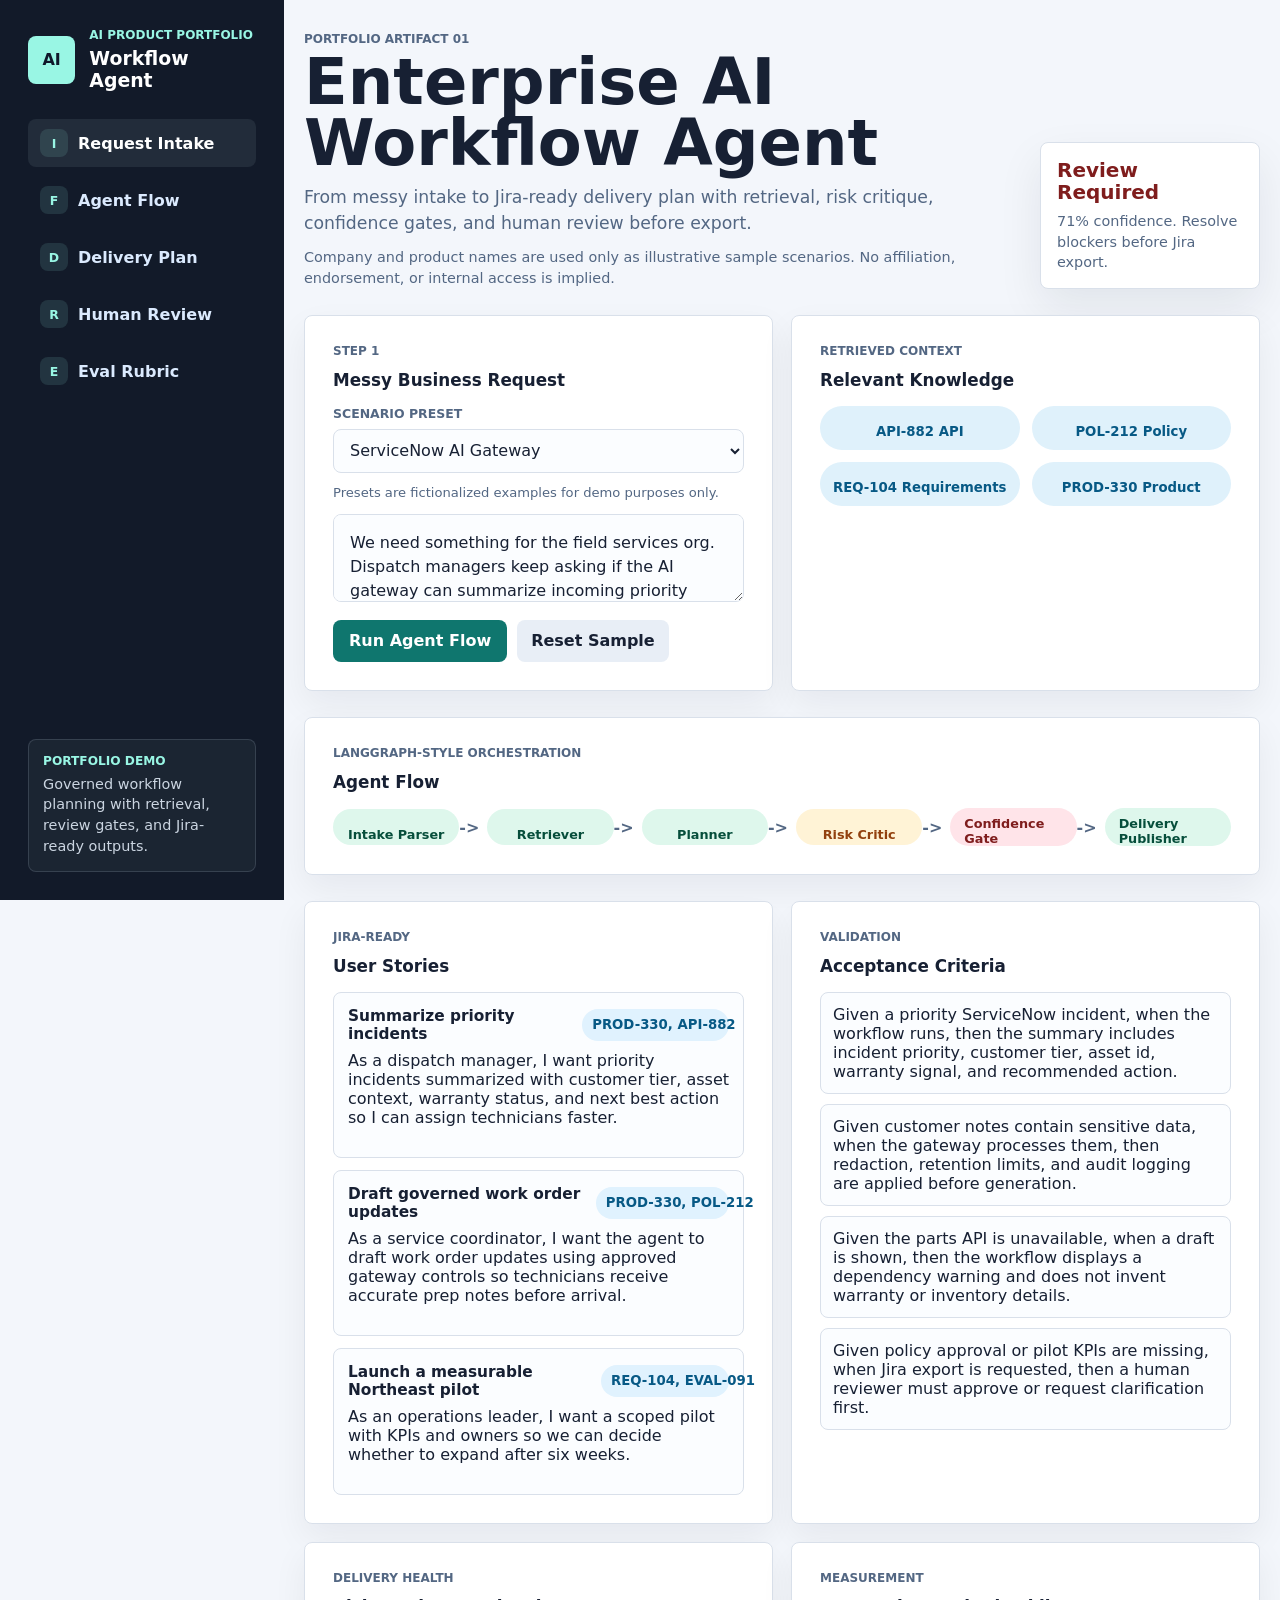
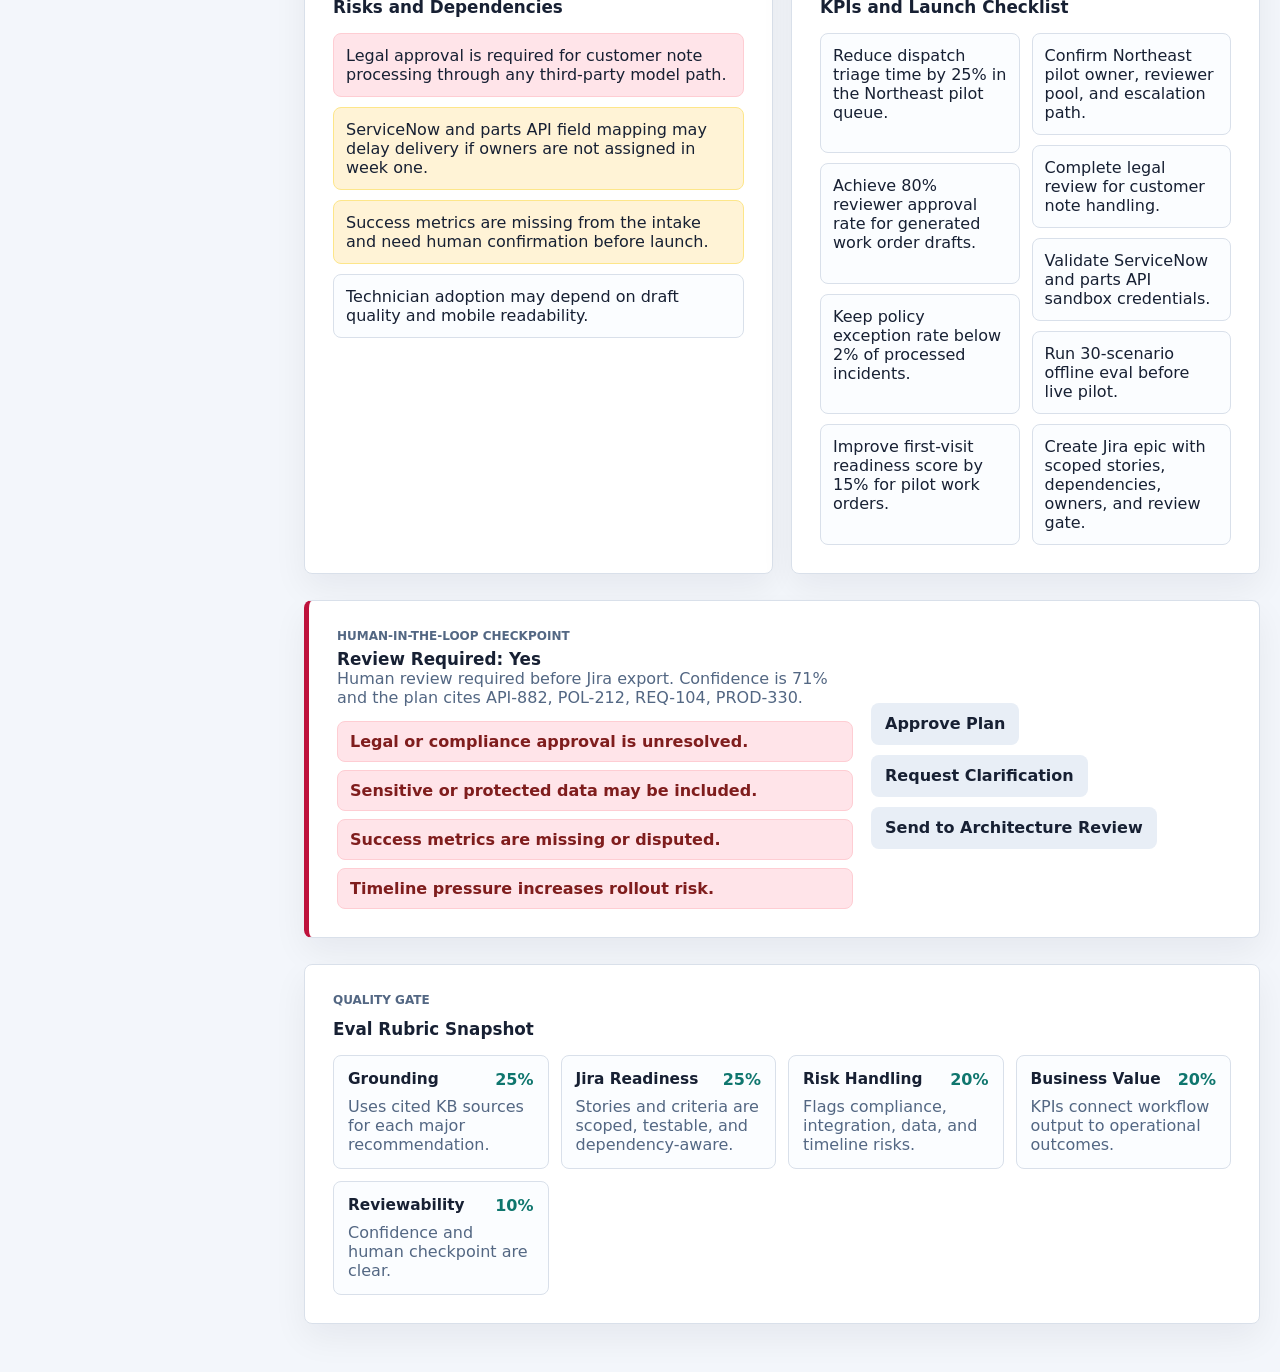
==== commit 65f9c068: "Align portfolio project menus" ====
--- a/01_enterprise_ai_workflow_agent/index.html
+++ b/01_enterprise_ai_workflow_agent/index.html
@@ -13,25 +13,46 @@
         <div class="brand">
           <div class="brand-mark" aria-hidden="true">AI</div>
           <div>
-            <p class="eyebrow">Enterprise AI</p>
-            <h1>Workflow Agent</h1>
+            <p class="eyebrow">AI Product Portfolio</p>
+            <strong>Workflow Agent</strong>
           </div>
         </div>
 
-        <nav class="nav-list" aria-label="Demo sections">
-          <a href="#intake" class="nav-link active">Request Intake</a>
-          <a href="#flow" class="nav-link">Agent Flow</a>
-          <a href="#delivery" class="nav-link">Delivery Plan</a>
-          <a href="#review" class="nav-link">Human Review</a>
-          <a href="#eval" class="nav-link">Eval Rubric</a>
+        <nav class="rail-nav" aria-label="Enterprise workflow project sections">
+          <a href="#intake" class="nav-link active">
+            <span>I</span>
+            Request Intake
+          </a>
+          <a href="#flow" class="nav-link">
+            <span>F</span>
+            Agent Flow
+          </a>
+          <a href="#delivery" class="nav-link">
+            <span>D</span>
+            Delivery Plan
+          </a>
+          <a href="#review" class="nav-link">
+            <span>R</span>
+            Human Review
+          </a>
+          <a href="#eval" class="nav-link">
+            <span>E</span>
+            Eval Rubric
+          </a>
         </nav>
+
+        <div class="rail-note">
+          <p>Portfolio demo</p>
+          <span>Governed workflow planning with retrieval, review gates, and Jira-ready outputs.</span>
+        </div>
       </aside>
 
       <main class="workspace">
         <section class="topbar hero" aria-label="Demo status">
           <div>
-            <p class="eyebrow">Portfolio demo</p>
-            <h2 class="hero-title">From Messy Intake to Jira-Ready Delivery Plan</h2>
+            <p class="eyebrow">Portfolio Artifact 01</p>
+            <h1 class="hero-title">Enterprise AI Workflow Agent</h1>
+            <p class="hero-copy">From messy intake to Jira-ready delivery plan with retrieval, risk critique, confidence gates, and human review before export.</p>
             <p class="demo-note">
               Company and product names are used only as illustrative sample scenarios. No affiliation, endorsement, or internal access is implied.
             </p>
--- a/01_enterprise_ai_workflow_agent/styles.css
+++ b/01_enterprise_ai_workflow_agent/styles.css
@@ -23,10 +23,17 @@
 
 * {
   box-sizing: border-box;
+  min-width: 0;
 }
 
 html {
   scroll-behavior: smooth;
+}
+
+html,
+body {
+  width: 100%;
+  max-width: 100%;
 }
 
 body {
@@ -34,6 +41,7 @@
   min-height: 100vh;
   color: var(--ink);
   background: var(--surface);
+  overflow-x: hidden;
 }
 
 button,
@@ -52,21 +60,20 @@
 
 .app-shell {
   display: grid;
-  grid-template-columns: 252px minmax(0, 1fr);
-  gap: 28px;
+  grid-template-columns: 284px minmax(0, 1fr);
+  gap: 0;
   min-height: 100vh;
-  padding: 28px;
 }
 
 .sidebar {
   position: sticky;
-  top: 28px;
-  height: calc(100vh - 56px);
+  top: 0;
+  height: 100vh;
   display: flex;
   flex-direction: column;
-  gap: 44px;
+  gap: 28px;
   padding: 28px;
-  border-radius: 8px;
+  border-radius: 0;
   color: #f8fafc;
   overflow: hidden;
   background: var(--sidebar);
@@ -110,8 +117,11 @@
 }
 
 h1 {
-  margin-bottom: 0;
-  font-size: 1.18rem;
+  margin-bottom: 10px;
+  font-size: clamp(2.2rem, 5vw, 4.4rem);
+  line-height: 0.95;
+  overflow-wrap: anywhere;
+  word-break: break-word;
 }
 
 h2 {
@@ -125,31 +135,82 @@
   font-size: 1.05rem;
 }
 
-.nav-list {
-  display: grid;
-  gap: 8px;
-}
-
-.nav-link {
+.brand strong {
   display: block;
-  padding: 11px 12px;
+  color: #ffffff;
+  font-size: 1.18rem;
+  line-height: 1.15;
+}
+
+.rail-nav {
+  display: grid;
+  gap: 9px;
+}
+
+.rail-nav a {
+  display: flex;
+  align-items: center;
+  gap: 10px;
+  min-height: 44px;
+  padding: 10px 12px;
   border-radius: 8px;
   color: #dbeafe;
   text-decoration: none;
-}
-
-.nav-link.active,
-.nav-link:hover {
+  font-weight: 750;
+  overflow-wrap: anywhere;
+}
+
+.rail-nav a.active,
+.rail-nav a:hover,
+.rail-nav a:focus-visible {
   color: #ffffff;
   background: var(--sidebar-soft);
+  outline: none;
+}
+
+.rail-nav span {
+  display: grid;
+  place-items: center;
+  flex: 0 0 28px;
+  width: 28px;
+  height: 28px;
+  border-radius: 8px;
+  color: #99f6e4;
+  background: rgba(153, 246, 228, 0.12);
+  font-size: 0.78rem;
+  font-weight: 900;
+}
+
+.rail-note {
+  margin-top: auto;
+  padding: 14px;
+  border: 1px solid rgba(219, 234, 254, 0.14);
+  border-radius: 8px;
+  background: rgba(31, 41, 55, 0.76);
+}
+
+.rail-note p {
+  margin-bottom: 6px;
+  color: #99f6e4;
+  font-size: 0.76rem;
+  font-weight: 850;
+  text-transform: uppercase;
+}
+
+.rail-note span {
+  display: block;
+  color: #cbd5e1;
+  font-size: 0.9rem;
+  line-height: 1.45;
+  overflow-wrap: anywhere;
 }
 
 .workspace {
   display: grid;
   gap: 26px;
-  width: min(945px, 100%);
+  width: min(1180px, 100%);
   margin: 0 auto;
-  padding: 0;
+  padding: 32px 20px 48px;
 }
 
 .work-panel {
@@ -161,42 +222,40 @@
 
 .topbar {
   display: grid;
-  grid-template-columns: minmax(0, 1fr) auto;
-  align-items: center;
+  grid-template-columns: minmax(0, 1fr) 220px;
+  align-items: end;
   gap: 18px;
-  min-height: 100px;
-  padding: 26px 28px;
-  border: 1px solid var(--line);
-  border-radius: 8px;
-  background: var(--panel);
-  box-shadow: 0 14px 35px rgba(15, 23, 42, 0.04);
+  min-height: 190px;
+  padding: 0;
+  border: 0;
+  border-radius: 0;
+  background: transparent;
+  box-shadow: none;
 }
 
 .hero-title {
-  margin-bottom: 0;
-  font-size: clamp(1.8rem, 3vw, 2rem);
-  line-height: 1.08;
+  margin-bottom: 10px;
 }
 
 .hero-copy {
   max-width: 780px;
-  margin-bottom: 0;
+  margin: 0 0 8px;
   color: var(--muted);
   font-size: 1.08rem;
   line-height: 1.55;
+  overflow-wrap: anywhere;
 }
 
 .status-card {
-  display: inline-flex;
-  align-items: center;
-  justify-content: center;
-  min-width: 150px;
-  min-height: 34px;
-  padding: 8px 18px;
-  border: 0;
-  border-radius: 999px;
-  background: var(--rose-soft);
-  box-shadow: none;
+  display: grid;
+  align-content: center;
+  min-width: 0;
+  min-height: 118px;
+  padding: 16px;
+  border: 1px solid var(--line);
+  border-radius: 8px;
+  background: var(--panel);
+  box-shadow: 0 18px 45px rgba(15, 23, 42, 0.08);
 }
 
 .status-card span {
@@ -208,10 +267,10 @@
 
 .status-card strong {
   display: block;
-  margin: 0;
+  margin: 0 0 8px;
   color: #7f1d1d;
-  font-size: 0.9rem;
-  line-height: 1;
+  font-size: 1.25rem;
+  line-height: 1.1;
 }
 
 .status-card.ready {
@@ -223,7 +282,12 @@
 }
 
 .status-card p {
-  display: none;
+  display: block;
+  margin: 0;
+  color: var(--muted);
+  font-size: 0.9rem;
+  line-height: 1.4;
+  overflow-wrap: anywhere;
 }
 
 .visually-hidden {
@@ -575,13 +639,27 @@
   .app-shell {
     grid-template-columns: 1fr;
     padding: 0;
+    width: 100%;
+    max-width: 100vw;
+    overflow-x: hidden;
   }
 
   .sidebar {
     position: relative;
     top: auto;
+    width: 100%;
+    max-width: 100vw;
     height: auto;
     border-radius: 0;
+  }
+
+  .rail-note {
+    display: none;
+  }
+
+  .workspace {
+    width: 100%;
+    max-width: 100vw;
   }
 
   .flow-steps,
@@ -607,6 +685,24 @@
     gap: 16px;
   }
 
+  h1 {
+    max-width: 330px;
+    font-size: 2rem;
+    line-height: 1.08;
+  }
+
+  .hero-copy,
+  .demo-note {
+    max-width: 330px;
+  }
+
+  .topbar,
+  .work-panel,
+  .status-card {
+    width: 100%;
+    max-width: calc(100vw - 36px);
+  }
+
   .review-panel {
     align-items: flex-start;
     flex-direction: column;
